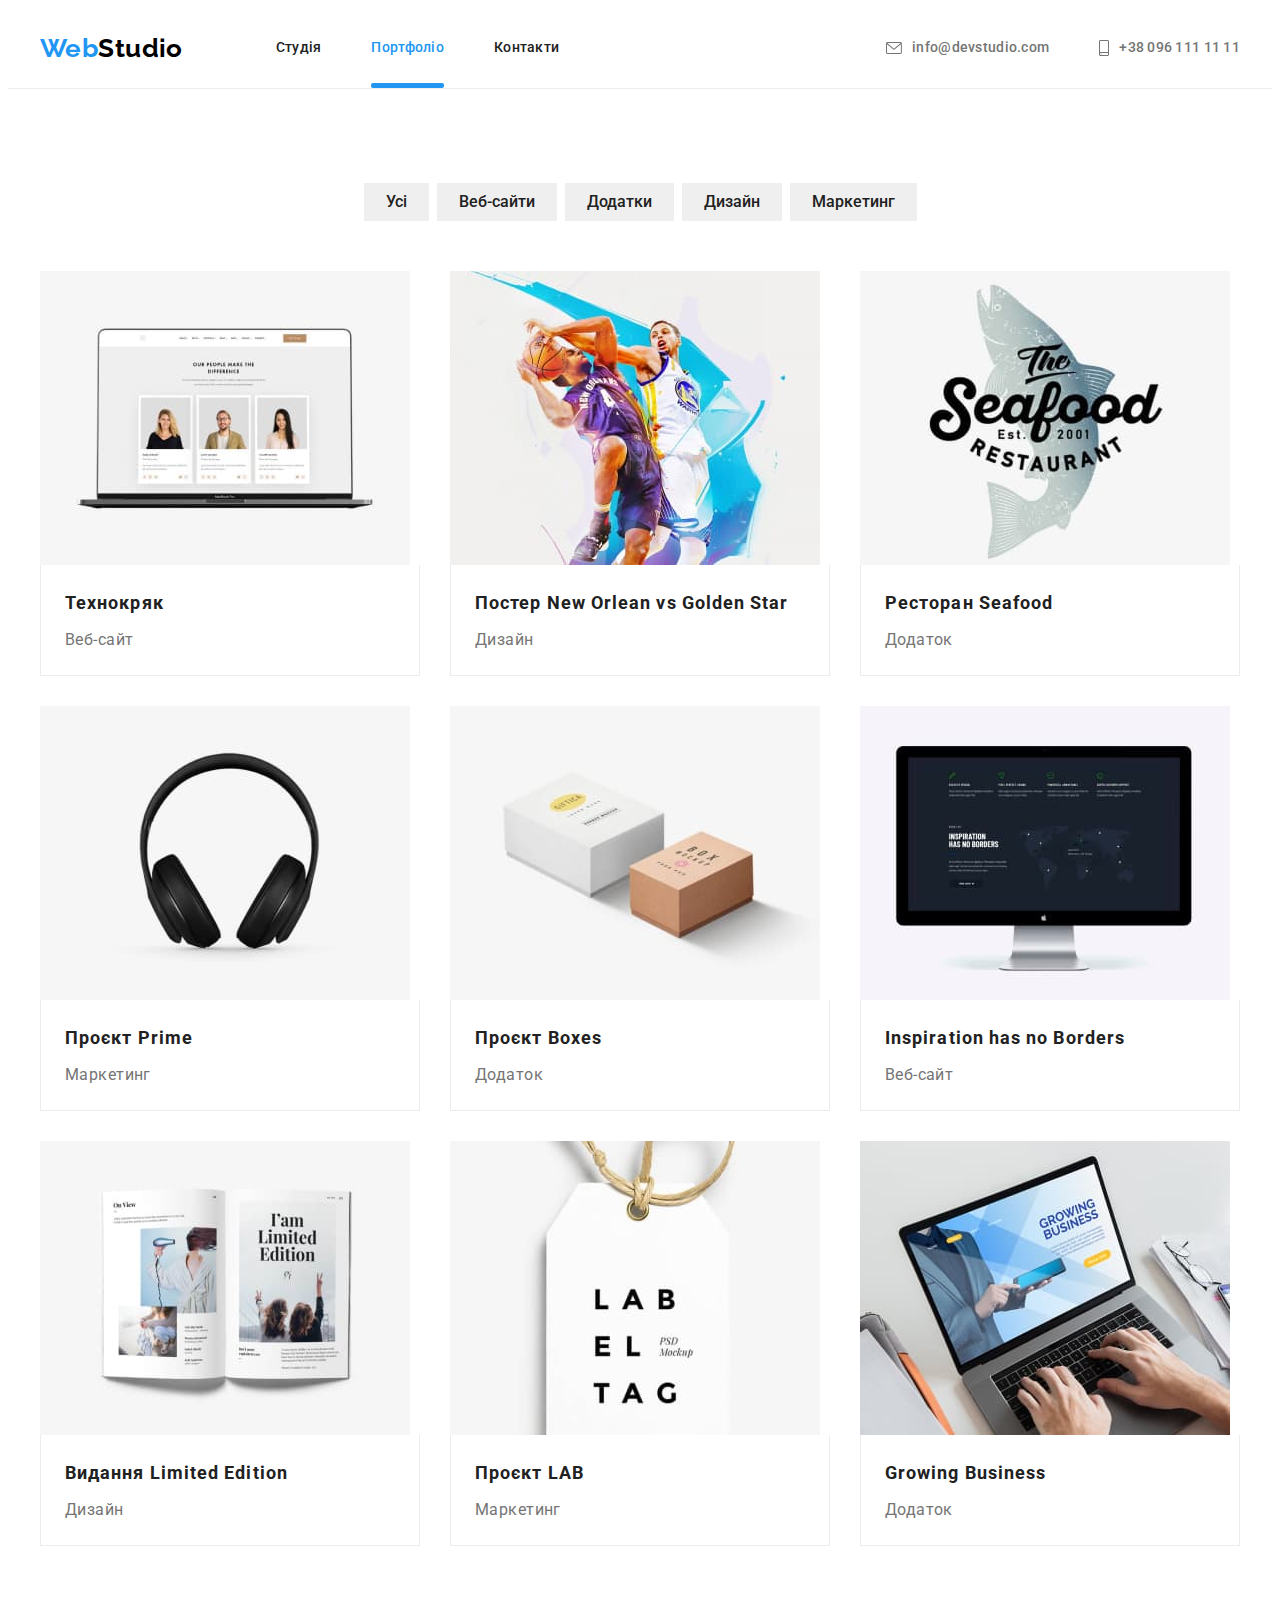
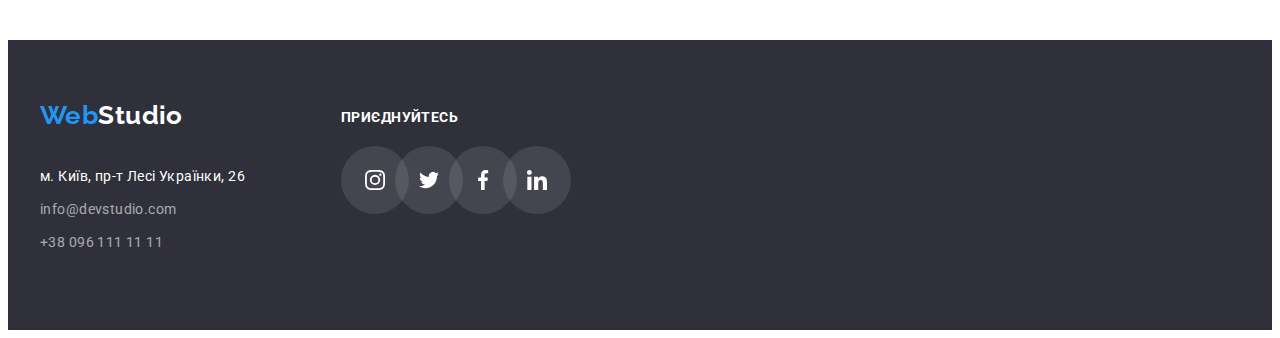
==== portfolio.html @ c002a9d1 "додає файли попереднього проекту" ====
<!DOCTYPE html>
<html lang="uk">
  <head>
    <meta charset="UTF-8" />
    <meta http-equiv="X-UA-Compatible" content="IE=edge" />
    <meta name="viewport" content="width=device-width, initial-scale=1.0" />
    <title>Портфоліо</title>
    <link rel="preconnect" href="https://fonts.googleapis.com" />
    <link rel="preconnect" href="https://fonts.gstatic.com" crossorigin />
    <link
      href="https://fonts.googleapis.com/css2?family=Raleway:ital,wght@0,700;1,700&family=Roboto:wght@400;500;700;900&display=swap"
      rel="stylesheet"
    />
    <link
      rel="stylesheet"
      href="https://cdnjs.cloudflare.com/ajax/libs/modern-normalize/1.1.0/modern-normalize.min.css"
      integrity="sha512-wpPYUAdjBVSE4KJnH1VR1HeZfpl1ub8YT/NKx4PuQ5NmX2tKuGu6U/JRp5y+Y8XG2tV+wKQpNHVUX03MfMFn9Q=="
      crossorigin="anonymous"
      referrerpolicy="no-referrer"
    />
    <link rel="stylesheet" href="./css/styles.css" />
  </head>
  <body>
    <!-- HEADER -->
    <header class="headline">
      <div class="conteiner">
        <nav class="nav-logo">
          <a class="logo" href="./index.html"
            ><span class="logo-web">Web</span>Studio</a
          >
          <ul class="nav-head">
            <li class="nav-item">
              <a class="nav-stud nav-link" href="./index.html">Студія</a>
            </li>
            <li class="nav-item">
              <a class="nav-portf nav-link current" href="./portfolio.html"
                >Портфоліо</a
              >
            </li>
            <li class="nav-item">
              <a class="nav-cont nav-link" href="">Контакти</a>
            </li>
          </ul>
        </nav>
        <ul class="contacts-head">
          <li>
            <a class="contacts-mailto" href="mailto:info@devstudio.com"
              ><svg class="svg-icon" width="16" height="12">
                <use href="./images/icons.svg#envelope"></use></svg
              >info@devstudio.com</a
            >
          </li>
          <li>
            <a class="contacts-tel" href="tel:+380961111111"
              ><svg class="svg-icon" width="10" height="16">
                <use href="./images/icons.svg#smartphone"></use></svg
              >+38 096 111 11 11</a
            >
          </li>
        </ul>
      </div>
    </header>
    <!-- MAIN -->
    <main>
      <section class="section">
        <div class="conteiner">
          <h1 class="visually-hidden">Наші проекти</h1>
          <ul class="filter">
            <li class="filter-item">
              <button class="btn-projects" type="button">Усі</button>
            </li>
            <li class="filter-item">
              <button class="btn-projects" type="button">Веб-сайти</button>
            </li>
            <li class="filter-item">
              <button class="btn-projects" type="button">Додатки</button>
            </li>
            <li class="filter-item">
              <button class="btn-projects" type="button">Дизайн</button>
            </li>
            <li class="filter-item">
              <button class="btn-projects" type="button">Маркетинг</button>
            </li>
          </ul>

          <ul class="portfolio">
            <li class="portfolio-item">
              <a
                class="portfolio-link"
                href=""
                target="_blank"
                rel="noopener noreferrer nofollow"
              >
                <div class="overlay-tumb">
                  <img
                    class="portfolio-img"
                    src="./images/tehno.jpg"
                    alt=""
                    width="370"
                    height="294"
                  />
                  <div class="overlay-box">
                    <p class="overlay-text">
                      Ресурс пропонує комплексні пропозиції з різним рівнем
                      функціоналу та сервісів. Все це дозволить відвідувачу
                      отримати вичерпні відомості про компанію чи приватну
                      особу.
                    </p>
                  </div>
                </div>
                <div class="portfolio-card">
                  <h2 class="projects-head">Технокряк</h2>
                  <p class="projects-text">Веб-сайт</p>
                </div>
              </a>
            </li>
            <li class="portfolio-item">
              <a
                class="portfolio-link"
                href=""
                target="_blank"
                rel="noopener noreferrer nofollow"
              >
                <div class="overlay-tumb">
                  <img
                    class="portfolio-img"
                    src="./images/orlean.jpg"
                    alt=""
                    width="370"
                    height="294"
                  />
                  <div class="overlay-box">
                    <p class="overlay-text">
                      Ресурс пропонує комплексні пропозиції з різним рівнем
                      функціоналу та сервісів. Все це дозволить відвідувачу
                      отримати вичерпні відомості про компанію чи приватну
                      особу.
                    </p>
                  </div>
                </div>

                <div class="portfolio-card">
                  <h2 class="projects-head">
                    Постер New Orlean vs Golden Star
                  </h2>
                  <p class="projects-text">Дизайн</p>
                </div>
              </a>
            </li>
            <li class="portfolio-item">
              <a
                class="portfolio-link"
                href=""
                target="_blank"
                rel="noopener noreferrer nofollow"
              >
                <div class="overlay-tumb">
                  <img
                    class="portfolio-img"
                    src="./images/seafood.jpg"
                    alt=""
                    width="370"
                    height="294"
                  />
                  <div class="overlay-box">
                    <p class="overlay-text">
                      Ресурс пропонує комплексні пропозиції з різним рівнем
                      функціоналу та сервісів. Все це дозволить відвідувачу
                      отримати вичерпні відомості про компанію чи приватну
                      особу.
                    </p>
                  </div>
                </div>

                <div class="portfolio-card">
                  <h2 class="projects-head">Ресторан Seafood</h2>
                  <p class="projects-text">Додаток</p>
                </div>
              </a>
            </li>
            <li class="portfolio-item">
              <a
                class="portfolio-link"
                href=""
                target="_blank"
                rel="noopener noreferrer nofollow"
              >
                <div class="overlay-tumb">
                  <img
                    class="portfolio-img"
                    src="./images/prime.jpg"
                    alt=""
                    width="370"
                    height="294"
                  />
                  <div class="overlay-box">
                    <p class="overlay-text">
                      Ресурс пропонує комплексні пропозиції з різним рівнем
                      функціоналу та сервісів. Все це дозволить відвідувачу
                      отримати вичерпні відомості про компанію чи приватну
                      особу.
                    </p>
                  </div>
                </div>

                <div class="portfolio-card">
                  <h2 class="projects-head">Проєкт Prime</h2>
                  <p class="projects-text">Маркетинг</p>
                </div>
              </a>
            </li>
            <li class="portfolio-item">
              <a
                class="portfolio-link"
                href=""
                target="_blank"
                rel="noopener noreferrer nofollow"
              >
                <div class="overlay-tumb">
                  <img
                    class="portfolio-img"
                    src="./images/boxes.jpg"
                    alt=""
                    width="370"
                    height="294"
                  />
                  <div class="overlay-box">
                    <p class="overlay-text">
                      Ресурс пропонує комплексні пропозиції з різним рівнем
                      функціоналу та сервісів. Все це дозволить відвідувачу
                      отримати вичерпні відомості про компанію чи приватну
                      особу.
                    </p>
                  </div>
                </div>

                <div class="portfolio-card">
                  <h2 class="projects-head">Проєкт Boxes</h2>
                  <p class="projects-text">Додаток</p>
                </div>
              </a>
            </li>
            <li class="portfolio-item">
              <a
                class="portfolio-link"
                href=""
                target="_blank"
                rel="noopener noreferrer nofollow"
              >
                <div class="overlay-tumb">
                  <img
                    class="portfolio-img"
                    src="./images/borders.jpg"
                    alt=""
                    width="370"
                    height="294"
                  />
                  <div class="overlay-box">
                    <p class="overlay-text">
                      Ресурс пропонує комплексні пропозиції з різним рівнем
                      функціоналу та сервісів. Все це дозволить відвідувачу
                      отримати вичерпні відомості про компанію чи приватну
                      особу.
                    </p>
                  </div>
                </div>

                <div class="portfolio-card">
                  <h2 class="projects-head">Inspiration has no Borders</h2>
                  <p class="projects-text">Веб-сайт</p>
                </div>
              </a>
            </li>
            <li class="portfolio-item">
              <a
                class="portfolio-link"
                href=""
                target="_blank"
                rel="noopener noreferrer nofollow"
              >
                <div class="overlay-tumb">
                  <img
                    class="portfolio-img"
                    src="./images/limited.jpg"
                    alt=""
                    width="370"
                    height="294"
                  />
                  <div class="overlay-box">
                    <p class="overlay-text">
                      Ресурс пропонує комплексні пропозиції з різним рівнем
                      функціоналу та сервісів. Все це дозволить відвідувачу
                      отримати вичерпні відомості про компанію чи приватну
                      особу.
                    </p>
                  </div>
                </div>

                <div class="portfolio-card">
                  <h2 class="projects-head">Видання Limited Edition</h2>
                  <p class="projects-text">Дизайн</p>
                </div>
              </a>
            </li>
            <li class="portfolio-item">
              <a
                class="portfolio-link"
                href=""
                target="_blank"
                rel="noopener noreferrer nofollow"
              >
                <div class="overlay-tumb">
                  <img
                    class="portfolio-img"
                    src="./images/lab.jpg"
                    alt=""
                    width="370"
                    height="294"
                  />
                  <div class="overlay-box">
                    <p class="overlay-text">
                      Ресурс пропонує комплексні пропозиції з різним рівнем
                      функціоналу та сервісів. Все це дозволить відвідувачу
                      отримати вичерпні відомості про компанію чи приватну
                      особу.
                    </p>
                  </div>
                </div>

                <div class="portfolio-card">
                  <h2 class="projects-head">Проєкт LAB</h2>
                  <p class="projects-text">Маркетинг</p>
                </div>
              </a>
            </li>
            <li class="portfolio-item">
              <a
                class="portfolio-link"
                href=""
                target="_blank"
                rel="noopener noreferrer nofollow"
              >
                <div class="overlay-tumb">
                  <img
                    class="portfolio-img"
                    src="./images/growing.jpg"
                    alt=""
                    width="370"
                    height="294"
                  />
                  <div class="overlay-box">
                    <p class="overlay-text">
                      Ресурс пропонує комплексні пропозиції з різним рівнем
                      функціоналу та сервісів. Все це дозволить відвідувачу
                      отримати вичерпні відомості про компанію чи приватну
                      особу.
                    </p>
                  </div>
                </div>

                <div class="portfolio-card">
                  <h2 class="projects-head">Growing Business</h2>
                  <p class="projects-text">Додаток</p>
                </div>
              </a>
            </li>
          </ul>
        </div>
      </section>
    </main>
    <!-- FOOTER  -->
    <footer class="footer-line">
      <div class="conteiner">
        <div class="footer-box">
          <div class="adres-box">
            <a class="logo-footer" href="./index.html"
              ><span class="logo-web">Web</span>Studio</a
            >
            <address class="adres-contacs">
              <ul class="adres">
                <li class="adres-geo">м. Київ, пр-т Лесі Українки, 26</li>
                <li class="adres-mail">
                  <a class="adres-mailto" href="mailto:info@devstudio.com"
                    >info@devstudio.com</a
                  >
                </li>
                <li class="adres-mytel">
                  <a class="adres-tel" href="tel:+380961111111"
                    >+38 096 111 11 11</a
                  >
                </li>
              </ul>
            </address>
          </div>

          <div class="joinin-box">
            <h2 class="joinin-title">приєднуйтесь</h2>
            <ul class="joinin-list">
              <li class="joinin-item">
                <a
                  class="link-icon"
                  href="https://www.instagram.com/"
                  target="_blank"
                  rel="noopener noreferrer nofollow"
                >
                  <svg class="svg-icon" width="20" height="20">
                    <use href="./images/icons.svg#instagram-1"></use>
                  </svg>
                </a>
              </li>
              <li class="joinin-item">
                <a
                  class="link-icon"
                  href="https://twitter.com/"
                  target="_blank"
                  rel="noopener noreferrer nofollow"
                >
                  <svg class="svg-icon" width="20" height="20">
                    <use href="./images/icons.svg#twitter-1"></use>
                  </svg>
                </a>
              </li>
              <li class="joinin-item">
                <a
                  class="link-icon"
                  href="https://facebook.com/"
                  target="_blank"
                  rel="noopener noreferrer nofollow"
                >
                  <svg class="svg-icon" width="20" height="20">
                    <use href="./images/icons.svg#facebook-1"></use>
                  </svg>
                </a>
              </li>
              <li class="joinin-item">
                <a
                  class="link-icon"
                  href="https://www.linkedin.com/"
                  target="_blank"
                  rel="noopener noreferrer nofollow"
                >
                  <svg class="svg-icon" width="20" height="20">
                    <use href="./images/icons.svg#linkedin-1"></use>
                  </svg>
                </a>
              </li>
            </ul>
          </div>
        </div>
      </div>
    </footer>
  </body>
</html>
---- css/styles.css ----
/* ПАЛІТРА */
/* колір основного тексту: #212121  */
/* колір додаткового тексту: #757575 */
/* колір герої, футер(адреса+лого текст): #FFFFFF */
/* колір лого веб, ховер+фокус: #2196F3 */
/* колір лого текст хедер: #000000 */
/* інші кольори: white; #ECECEC; rgba(0, 0, 0, 0.15);
   #188CE8; #F5F4FA; rgba(0, 0, 0, 0.12); rgba(0, 0, 0, 0.14);
   rgba(0, 0, 0, 0.2); #2F303A; rgba(255, 255, 255, 0.6); rgba(0, 0, 0, 0.1);
   #EEEEEE; rgba(0, 0, 0, 0.08);*/

:root {
  --text-color: #212121;
  --additional-text: #757575;
  --hero-footer: #ffffff;
  --web-hover-fokus: #2196f3;
  --color-logo-hed: #000000;
  --body-background-color: white;
  --headline-border-bottom: #ececec;
  --hero-footer-background: #2f303a;
  --caption-btn-box-sadow: rgba(0, 0, 0, 0.15);
  --caption-btn-h-f: #188ce8;
  --team-background: #f5f4fa;
  --team-bth-p-box-shadow: rgba(0, 0, 0, 0.12);
  --team-box-shadow-two: rgba(0, 0, 0, 0.14);
  --team-box-shadow-three: rgba(0, 0, 0, 0.2);
  --adres-m-t-color: rgba(255, 255, 255, 0.6);
  --btn-p-box-shadow-one: rgba(0, 0, 0, 0.1);
  --btn-p-box-shadow-two: rgba(0, 0, 0, 0.08);
  --container-project-border: #eeeeee;
  --hero-gradient: rgba(47, 48, 58, 0.4);
  --social-link-icon: #afb1b8;
  --join-in-list: rgba(255, 255, 255, 0.1);
  --portfolio-item-hover06: rgba(0, 0, 0, 0.06);
  --portfolio-item-hover16: rgba(0, 0, 0, 0.16);
  --ul-class-gap: 30px;
  --filter-gap: 8px;
  --overlay-box-bg: rgba(33, 150, 243, 0.9);
  --cubic-bezier: cubic-bezier(0.4, 0, 0.2, 1);
  --img-text-bg: rgba(47, 48, 58, 0.8);
}
/* HIDDEN */
.visually-hidden {
  position: absolute;
  white-space: nowrap;
  width: 1px;
  height: 1px;
  overflow: hidden;
  border: 0;
  padding: 0;
  clip: rect(0 0 0 0);
  clip-path: inset(50%);
  margin: -1px;
}
/* INDEX */
body {
  font-family: "Roboto", "Raleway", sans-serif;
  color: var(--text-color);
  background-color: var(--body-background-color);
  font-size: 14px;
  letter-spacing: 0.03em;
}
.conteiner {
  width: 1200px;
  padding-right: 15px;
  padding-left: 15px;
  margin-right: auto;
  margin-left: auto;
}
.section {
  padding: 94px 0;
}
h1,
h2,
h3,
p {
  margin: 0;
}
img {
  display: block;
  max-width: 100%;
  height: auto;
}
a {
  text-decoration: none;
}
ul {
  list-style-type: none;
}
address {
  font-style: normal;
}
/* HEADER */
.logo {
  font-family: "Raleway";
  font-weight: 700;
  font-size: 26px;
  line-height: 1.19;
  color: var(--color-logo-hed);
  margin-right: 93px;
}
.logo-web {
  font-family: "Raleway";
  font-weight: 700;
  font-size: 26px;
  line-height: 1.19px;
  color: var(--web-hover-fokus);
}
.headline .conteiner {
  display: flex;
  align-content: center;
}
.nav-logo {
  display: flex;
  justify-content: flex-start;
  align-items: center;
}
.nav-head {
  display: flex;
  margin-top: 0;
  margin-bottom: 0;
  padding-left: 0;
}
.nav-head li:not(:first-child) {
  margin-left: 50px;
}
.contacts-head {
  display: flex;
  margin-left: auto;
  margin-top: 0;
  margin-bottom: 0;
  padding-left: 0;
}
.contacts-head li:not(:first-child) {
  margin-left: 50px;
}

.contacts-head .svg-icon {
  align-items: center;
  fill: var(--additional-text);
  margin-right: 10px;
  transition: fill 250ms var(--cubic-bezier);
}
.contacts-mailto:hover .svg-icon,
.contacts-mailto:focus .svg-icon {
  fill: var(--web-hover-fokus);
}
.contacts-tel:hover .svg-icon,
.contacts-tel:focus .svg-icon {
  fill: var(--web-hover-fokus);
}
.nav-stud,
.nav-portf,
.nav-cont {
  position: relative;
  display: block;
  font-weight: 500;
  line-height: 1.14;
  letter-spacing: 0.02em;
  color: var(--text-color);
  padding: 32px 0;
  transition: color 250ms var(--cubic-bezier);
}
.nav-stud:hover,
.nav-stud:focus {
  color: var(--web-hover-fokus);
}
.nav-portf:hover,
.nav-portf:focus {
  color: var(--web-hover-fokus);
}
.nav-cont:hover,
.nav-cont:focus {
  color: var(--web-hover-fokus);
}

.nav-link::after {
  content: "";
  position: absolute;
  left: 0;
  bottom: 0;
  display: block;
  width: 100%;
  height: 5px;
  background: var(--web-hover-fokus);
  border-radius: 2px;
  opacity: 0;
}
.nav-head .current::after {
  opacity: 1;
}

.nav-head .current {
  color: var(--web-hover-fokus);
}

.contacts-mailto {
  display: flex;
  align-self: center;
  align-items: center;
  font-weight: 500;
  line-height: 1.14;
  letter-spacing: 0.02em;
  color: var(--additional-text);
  padding: 32px 0;
  transition: color 250ms var(--cubic-bezier);
}
.contacts-mailto:hover,
.contacts-mailto:focus {
  color: var(--web-hover-fokus);
}
.contacts-tel {
  display: flex;
  align-self: center;
  align-items: center;
  font-weight: 500;
  line-height: 1.14;
  letter-spacing: 0.02em;
  color: var(--additional-text);
  padding: 32px 0;
  transition: color 250ms var(--cubic-bezier);
}
.contacts-tel:hover,
.contacts-tel:focus {
  color: var(--web-hover-fokus);
}
.headline {
  border-bottom: 1px solid var(--headline-border-bottom);
}
/* MAIN */
/* HERO */
.hero {
  background: var(--hero-footer-background);
  text-align: center;
  padding: 200px 0;
  max-width: 1600px;
  min-height: 600px;
  margin-right: auto;
  margin-left: auto;
  background-image: linear-gradient(var(--hero-gradient), var(--hero-gradient)),
    url(../images/bghero.jpeg);
  background-repeat: no-repeat;
  background-size: cover;
  background-position: center;
}

.title-hero {
  font-weight: 900;
  font-size: 44px;
  line-height: 1.36;
  letter-spacing: 0.06em;
  text-transform: uppercase;
  color: var(--hero-footer);
  margin-bottom: 30px;
}
.caption-btn {
  padding: 10px 32px;
  font-family: "Roboto";
  font-weight: 700;
  font-size: 16px;
  line-height: 1.88;
  letter-spacing: 0.06em;
  color: var(--hero-footer);
  background: var(--caption-btn-h-f);
  box-shadow: 0px 4px 4px var(--caption-btn-box-sadow);
  border-radius: 4px;
  cursor: pointer;
  border: none;
  transition: opacity 250ms var(--cubic-bezier),
    background 250ms var(--cubic-bezier), visibility 250ms var(--cubic-bezier);
}
.caption-btn:hover,
.caption-btn:focus {
  background: var(--web-hover-fokus);
}
/* BACKDROP */
.backdrop.is-hidden {
  visibility: hidden;
  pointer-events: none;
}
.backdrop {
  position: fixed;
  top: 0;
  left: 0;
  width: 100%;
  height: 100%;
  z-index: 2;
  visibility: visible;
  transition: opacity 250ms var(--cubic-bezier),
    visibility 250ms var(--cubic-bezier);
}
.modal {
  position: absolute;
  width: 528px;
  height: 581px;
  left: 50%;
  top: 56%;
  transform: translate(-50%, -50%);
  background: var(--hero-footer);
  box-shadow: 0px 1px 3px var(--team-bth-p-box-shadow),
    0px 1px 1px var(--team-box-shadow-two),
    0px 2px 1px var(--team-box-shadow-three);
  border-radius: 4px;
}
.modal-close {
  position: absolute;
  width: 30px;
  height: 30px;
  right: 8px;
  top: 8px;
  display: block;
  padding: 6px;
  background: var(--hero-footer);
  border: 1px solid var(--btn-p-box-shadow-one);
  border-radius: 50%;
}
/* OFFER */
.conteiner .offer {
  display: flex;
  margin: 0;
  padding: 0;
  list-style: none;
  margin-left: calc(-1 * var(--ul-class-gap));
}
.offer-icon {
  justify-content: center;
  background: var(--team-background);
  border-radius: 4px;
  padding: 25px 100px;
  margin-bottom: 55px;
}
.offer-item {
  flex-basis: calc(100% / 4 - var(--ul-class-gap));
  margin-left: var(--ul-class-gap);
}

.offer-title {
  font-weight: 700;
  font-size: 16px;
  line-height: 1.14;
  text-transform: uppercase;
  color: var(--text-color);
  margin-bottom: 10px;
}
.offer-text {
  line-height: 1.71;
  color: var(--additional-text);
}
/* JOB */
.job {
  padding-top: 0;
}
.job-title {
  font-weight: 700;
  font-size: 36px;
  line-height: 1.17;
  text-align: center;
  color: var(--text-color);
  margin-bottom: 50px;
}
.job-box {
  display: flex;
  justify-content: space-around;
  margin: 0;
  padding: 0;
  list-style: none;
  margin-left: calc(-1 * var(--ul-class-gap));
}
.job-box li {
  flex-basis: calc(100% / 3 - var(--ul-class-gap));
  margin-left: var(--ul-class-gap);
}
.job-img {
  position: relative;
}
.img-text {
  font-weight: 700;
  line-height: 1.14;
  text-align: center;
  text-transform: uppercase;
  color: var(--hero-footer);
  background: var(--img-text-bg);
  padding: 27px;
  position: absolute;
  left: 0;
  bottom: 0;
  display: block;
  width: 100%;
  height: 70px;
}

/* TEAM */
.team {
  background: var(--team-background);
}
.team-title {
  font-weight: 700;
  font-size: 36px;
  line-height: 1.17;
  text-align: center;
  color: var(--text-color);
  margin-bottom: 50px;
}
.team-conteiner {
  display: flex;
  margin: 0;
  padding: 0;
  list-style: none;
  margin-left: calc(-1 * var(--ul-class-gap));
}
.team-conteiner li {
  flex-basis: calc(100% / 4 - var(--ul-class-gap));
  margin-left: var(--ul-class-gap);
}

.team-box {
  background: var(--hero-footer);
  box-shadow: 0px 1px 3px var(--team-bth-p-box-shadow),
    0px 1px 1px var(--team-box-shadow-two),
    0px 2px 1px var(--team-box-shadow-three);
  border-radius: 0px 0px 4px 4px;
}
.team-box img {
  margin-bottom: 30px;
}

.team-cap {
  font-weight: 500;
  font-size: 16px;
  line-height: 1.36;
  text-align: center;
  color: var(--text-color);
  margin-bottom: 10px;
}
.team-text {
  font-size: 16px;
  line-height: 1.36;
  text-align: center;
  color: var(--additional-text);
  margin-bottom: 16px;
}
.team-social {
  display: flex;
  justify-content: center;
  margin: 0;
  padding: 0;
  padding-bottom: 30px;
}
.team-social .social-item {
  flex-basis: calc((100%-30px) / 4);
  max-width: 44px;
  min-height: 44px;
  margin-left: 0;
  margin-right: 10px;
}

.team-social .link-icon {
  width: 100%;
  height: 100%;
  display: flex;
  align-items: center;
  justify-content: center;
  border-radius: 50%;
  color: var(--social-link-icon);
  background: var(--hero-footer);
  transition: background 250ms var(--cubic-bezier);
}
.link-icon:hover,
.link-icon:focus {
  background: var(--web-hover-fokus);
  color: var(--hero-footer);
}
.team-social .svg-icon {
  fill: currentColor;
  transition: color 250ms var(--cubic-bezier);
}
/* clients */
.clients-title {
  font-weight: 700;
  font-size: 36px;
  line-height: 1.17;
  text-align: center;
  color: var(--text-color);
  margin-bottom: 50px;
}
.clients-list {
  display: flex;
  margin: 0;
  padding: 0;
  list-style: none;
  justify-content: center;
  margin-left: calc(-1 * var(--ul-class-gap));
  /* gap: 30px; */
}
.clients-item {
  flex-basis: calc(100% / 6 - var(--ul-class-gap));
  margin-left: var(--ul-class-gap);
  box-sizing: border-box;
  justify-content: center;
}
.clients-list .clients-link {
  display: flex;
  padding: 15px 31px;
  justify-content: center;
  align-items: center;
  border: 1px solid var(--social-link-icon);
  border-radius: 4px;
  transition: border 250ms var(--cubic-bezier);
}
.clients-link:hover,
.clients-link:focus {
  fill: var(--web-hover-fokus);
  border: 1px solid var(--web-hover-fokus);
  border-radius: 4px;
}
.clients-link:hover .svg-icon,
.clients-link:focus .svg-icon {
  fill: var(--web-hover-fokus);
}
.clients-link .svg-icon {
  fill: var(--social-link-icon);
  transition: fill 250ms var(--cubic-bezier);
}

/* FOOTER */
footer {
  background: var(--hero-footer-background);
}
.footer-line {
  border-bottom: 1px solid var(--hero-footer-background);
}
.logo-footer {
  display: inline-block;
  font-family: "Raleway";
  font-weight: 700;
  font-size: 26px;
  line-height: 1.19;
  color: var(--hero-footer);
  padding: 0;
  margin: 0;
  padding-top: 60px;
  margin-bottom: 20px;
}
.adres-geo {
  line-height: 1.71;
  color: var(--hero-footer);
  margin-bottom: 9px;
  transition: color 250ms var(--cubic-bezier);
}
.adres {
  padding-left: 0;
}
.adres-geo:hover,
.adres-geo:focus {
  color: var(--web-hover-fokus);
}
.adres-mailto {
  line-height: 1.71;
  color: var(--adres-m-t-color);
  transition: color 250ms var(--cubic-bezier);
}
.adres-mail {
  margin-bottom: 9px;
}
.adres-mailto:hover,
.adres-mailto:focus {
  color: var(--web-hover-fokus);
}
.adres-tel {
  line-height: 1.71;
  color: var(--adres-m-t-color);
  transition: color 250ms var(--cubic-bezier);
}
.adres-tel:hover,
.adres-tel:focus {
  color: var(--web-hover-fokus);
}
.adres-mytel {
  padding-bottom: 60px;
}
.conteiner .footer-box {
  justify-content: start;
  display: flex;
  margin: 0;
  padding: 0;
}
.conteiner .adres-box {
  width: 231px;
  margin: 0;
  padding: 0;
  margin-right: 70px;
}
.conteiner .joinin-box {
  width: 206px;
  margin: 0;
  padding: 0;
}

.joinin-title {
  font-weight: 700;
  font-size: 14px;
  line-height: 1.14;
  letter-spacing: 0.03em;
  text-transform: uppercase;
  padding-top: 70px;
  color: var(--hero-footer);
  margin-bottom: 20px;
}
.joinin-box .joinin-list {
  display: flex;
  gap: 10px;
  justify-content: center;
  margin: 0;
  padding: 0;
}
.joinin-list .joinin-item {
  flex-basis: calc((100%-30px) / 4);
  max-width: 44px;
  min-height: 44px;
}

.joinin-list .link-icon {
  width: 100%;
  height: 100%;
  display: flex;
  align-items: center;
  justify-content: center;
  border-radius: 50%;
  color: var(--hero-footer);
  background: var(--join-in-list);
  padding: 12px;
  transition: background 250ms var(--cubic-bezier),
    color 250ms var(--cubic-bezier);
}
.link-icon:hover,
.link-icon:focus {
  background: var(--web-hover-fokus);
  color: var(--hero-footer);
}
.joinin-list .svg-icon {
  fill: currentColor;
}
/* PORTFOLIO */
/* PROJECTS */
.btn-projects {
  padding: 6px 22px;
  font-family: "Roboto";
  font-weight: 500;
  font-size: 16px;
  line-height: 1.63;
  text-align: center;
  color: var(--text-color);
  cursor: pointer;
  border: transparent;
  transition: background 250ms var(--cubic-bezier),
    color 250ms var(--cubic-bezier);
}
.btn-projects:hover,
.btn-projects:focus {
  background: var(--web-hover-fokus);
  box-shadow: 0px 3px 1px var(--btn-p-box-shadow-one),
    0px 1px 2px var(--btn-p-box-shadow-two),
    0px 2px 2px var(--team-bth-p-box-shadow);
  border-radius: 4px;
  color: var(--hero-footer);
}
.filter {
  display: flex;
  justify-content: center;
  margin: 0;
  padding: 0;
  list-style: none;
  margin-left: calc(-1 * var(--filter-gap));
}
.filter-item {
  margin-left: var(--filter-gap);
  margin-bottom: 50px;
}

.portfolio {
  display: flex;
  flex-wrap: wrap;
  margin: 0;
  padding: 0;
  list-style: none;
  margin-left: calc(-1 * var(--ul-class-gap));
  margin-bottom: calc(-1 * var(--ul-class-gap));
}

.portfolio-item {
  flex-basis: calc(100% / 3 - var(--ul-class-gap));
  margin-left: var(--ul-class-gap);
  margin-bottom: var(--ul-class-gap);
  align-content: center;
}
.portfolio-link {
  display: block;
  transition: box-shadow 250ms var(--cubic-bezier);
}
.portfolio-link:hover,
.portfolio-link:focus {
  box-shadow: 0px 1px 1px var(--team-bth-p-box-shadow),
    0px 4px 4px var(--portfolio-item-hover06),
    1px 4px 6px var(--portfolio-item-hover16);
}
.portfolio-card {
  padding: 20px 24px 0 24px;
  border-right: 1px solid var(--headline-border-bottom);
  border-bottom: 1px solid var(--headline-border-bottom);
  border-left: 1px solid var(--headline-border-bottom);
}
.projects-head {
  font-weight: 700;
  font-size: 18px;
  line-height: 2;
  letter-spacing: 0.06em;
  color: var(--text-color);
  margin-bottom: 4px;
}
.projects-text {
  font-size: 16px;
  line-height: 1.88;
  color: var(--additional-text);
  padding-bottom: 20px;
}
.overlay-tumb {
  position: relative;
  overflow: hidden;
}
.overlay-text {
  font-size: 18px;
  line-height: 1.56;
  color: var(--hero-footer);
}
.overlay-box {
  position: absolute;
  top: 0;
  left: 0;
  width: 370;
  height: 100%;
  background: var(--overlay-box-bg);
  padding: 45px 19px 81px 29px;
  transform: translatey(137%);
  opacity: 0;
  transition: transform 250ms var(--cubic-bezier),
    opacity 250ms var(--cubic-bezier);
}
.portfolio-link:hover .overlay-box,
.portfolio-link:focus .overlay-box {
  transform: translateY(0);
  opacity: 1;
}
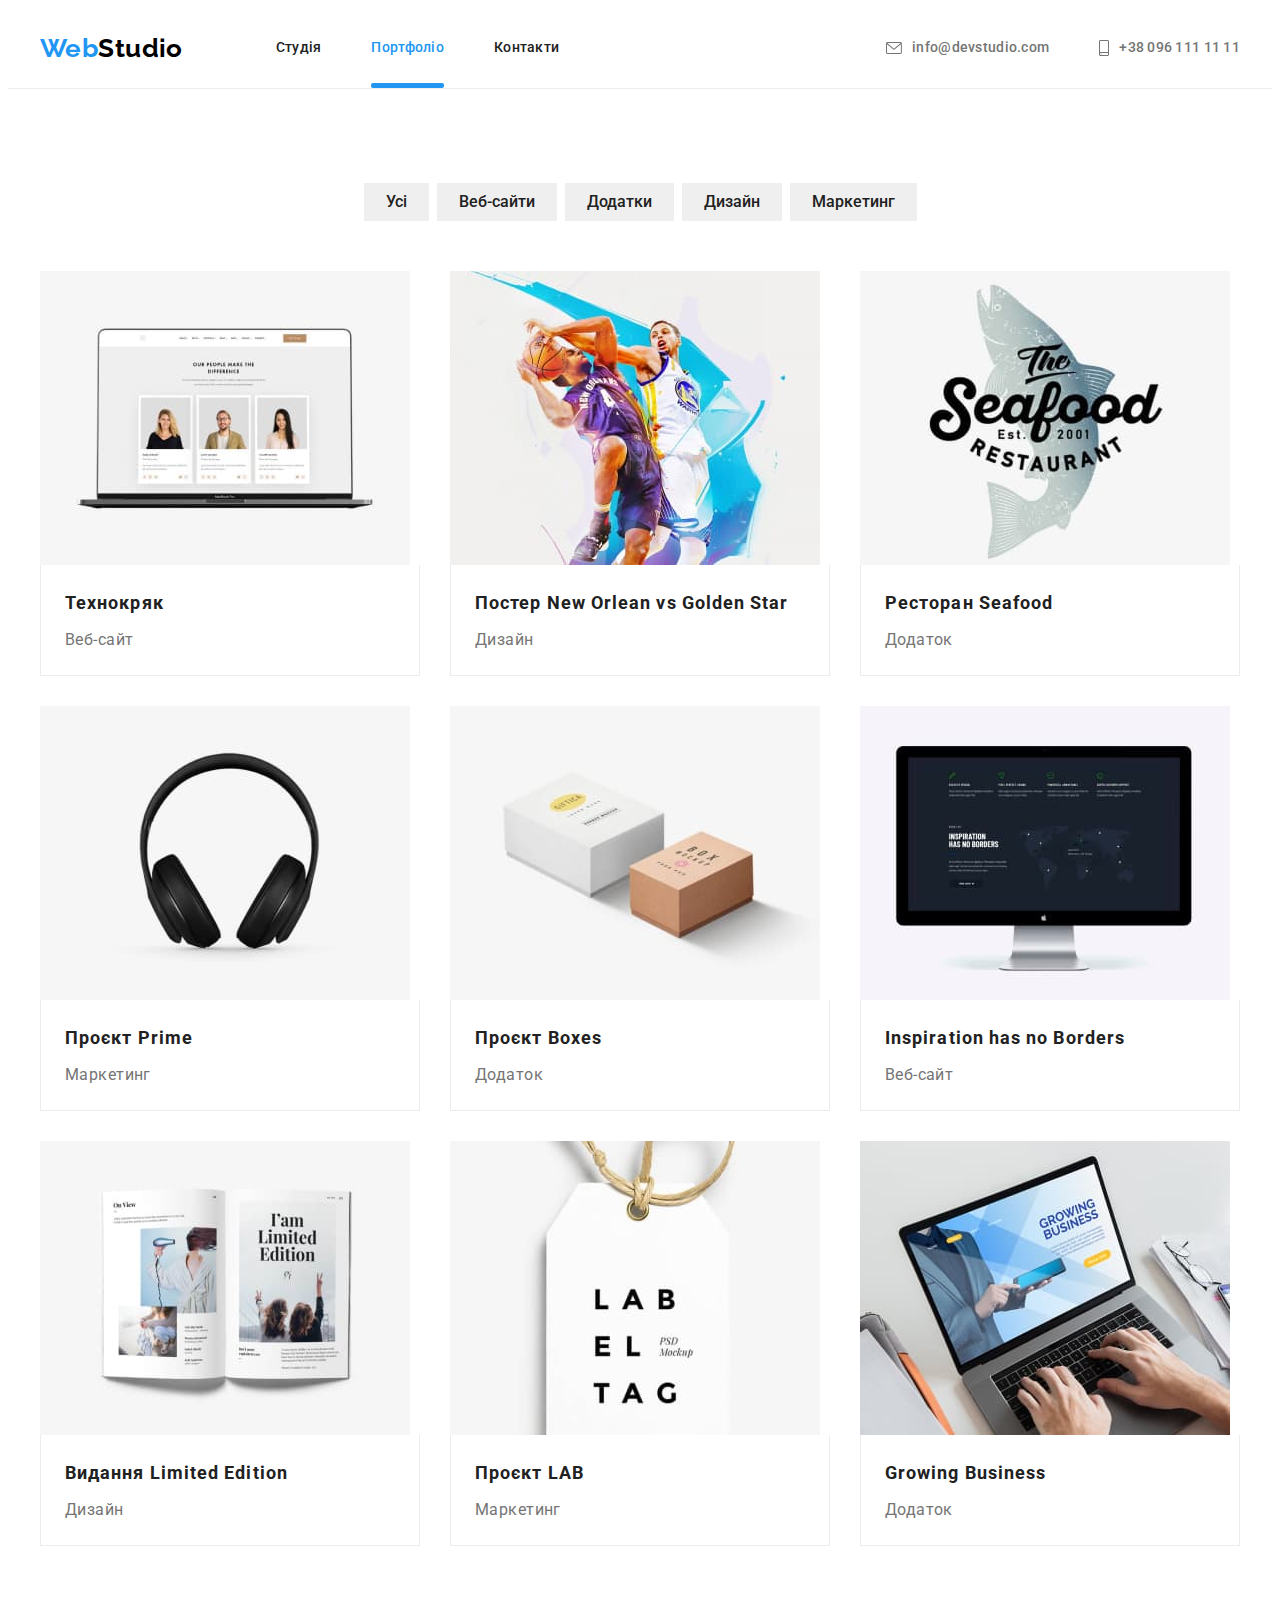
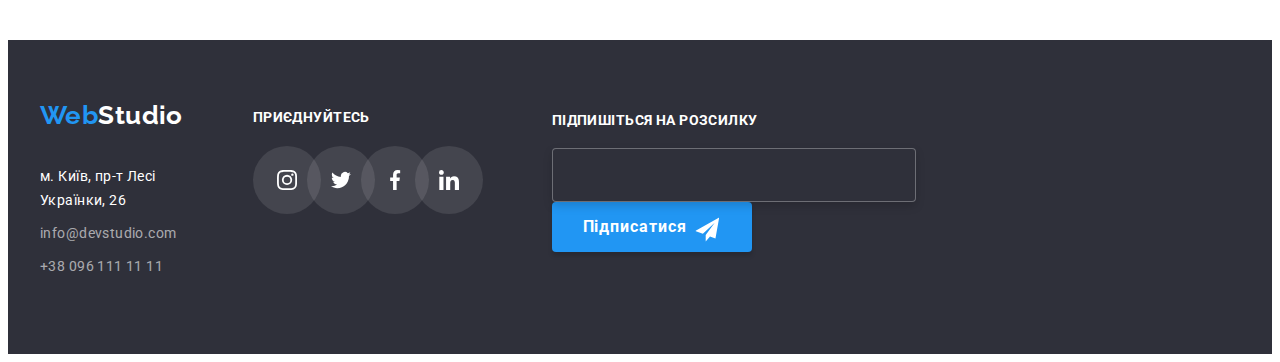
==== commit 78432121: "update footer" ====
--- a/portfolio.html
+++ b/portfolio.html
@@ -446,6 +446,26 @@
               </li>
             </ul>
           </div>
+          <div class="subscribe">
+            <form class="subscribe-form">
+              <p class="subscribe-title">Підпишіться на розсилку</p>
+
+              <label class="subscribe-label" for="E-mail">E-mail</label>
+              <input
+                class="subscribe-input"
+                type="email"
+                name="E-mail"
+                id="E-mail"
+              />
+
+              <button class="button-submit" type="submit">
+                Підписатися
+                <svg class="svg-icon" width="24" height="25">
+                  <use href="./images/icons.svg#icon-send"></use>
+                </svg>
+              </button>
+            </form>
+          </div>
         </div>
       </div>
     </footer>
--- a/css/styles.css
+++ b/css/styles.css
@@ -273,47 +273,7 @@
 .caption-btn:focus {
   background: var(--web-hover-fokus);
 }
-/* BACKDROP */
-.backdrop.is-hidden {
-  visibility: hidden;
-  pointer-events: none;
-}
-.backdrop {
-  position: fixed;
-  top: 0;
-  left: 0;
-  width: 100%;
-  height: 100%;
-  z-index: 2;
-  visibility: visible;
-  transition: opacity 250ms var(--cubic-bezier),
-    visibility 250ms var(--cubic-bezier);
-}
-.modal {
-  position: absolute;
-  width: 528px;
-  height: 581px;
-  left: 50%;
-  top: 56%;
-  transform: translate(-50%, -50%);
-  background: var(--hero-footer);
-  box-shadow: 0px 1px 3px var(--team-bth-p-box-shadow),
-    0px 1px 1px var(--team-box-shadow-two),
-    0px 2px 1px var(--team-box-shadow-three);
-  border-radius: 4px;
-}
-.modal-close {
-  position: absolute;
-  width: 30px;
-  height: 30px;
-  right: 8px;
-  top: 8px;
-  display: block;
-  padding: 6px;
-  background: var(--hero-footer);
-  border: 1px solid var(--btn-p-box-shadow-one);
-  border-radius: 50%;
-}
+
 /* OFFER */
 .conteiner .offer {
   display: flex;
@@ -640,6 +600,307 @@
 .joinin-list .svg-icon {
   fill: currentColor;
 }
+.subscribe {
+  display: flex;
+  margin: 0;
+  padding: 0;
+  width: 100%;
+  height: 86;
+  margin-left: 93px;
+  flex-wrap: nowrap;
+}
+.subscribe-form {
+  position: relative;
+  display: inline-block;
+  width: 576px;
+}
+.subscribe-title {
+  font-family: "Roboto";
+  font-style: normal;
+  font-weight: 700;
+  font-size: 14px;
+  line-height: 16px;
+  letter-spacing: 0.03em;
+  text-transform: uppercase;
+  padding-top: 72px;
+
+  margin-bottom: 20px;
+  color: #ffffff;
+}
+.subscribe-label {
+  position: absolute;
+  font-family: 'Roboto';
+font-style: normal;
+font-weight: 400;
+font-size: 16px;
+line-height: 20px;
+display: flex;
+align-items: center;
+padding: 15px 295px 15px 16px;
+letter-spacing: 0.03em;
+/* color: rgba(255, 255, 255, 0.6); */
+color: red;
+}
+.subscribe-input {
+width: 358px;
+height: 50px;
+margin-right: 12px;
+border: 1px solid rgba(255, 255, 255, 0.3);
+filter: drop-shadow(0px 4px 4px rgba(0, 0, 0, 0.15));
+border-radius: 4px;
+background: #2F303A;
+}
+.button-submit {
+  font-family: "Roboto";
+  font-style: normal;
+  font-weight: 700;
+  font-size: 16px;
+  line-height: 30px;
+  margin-left: 12px;
+  align-items: center;
+  text-align: center;
+  letter-spacing: 0.06em;
+  width: 200px;
+  height: 50px;
+  color: #ffffff;
+  background: #2196f3;
+  box-shadow: 0px 4px 4px rgba(0, 0, 0, 0.15);
+  border-radius: 4px;
+  padding: 10px 62px 10px 28px;
+  margin: 0;
+  cursor: pointer;
+  border: none;
+}
+
+.button-submit .svg-icon {
+  transform: translate(280%, -100%);
+  width: 24px;
+  height: 25px;
+  margin-left: 10px;
+  fill: currentColor;
+  transition: fill 250ms var(--cubic-bezier);
+}
+
+/* BACKDROP */
+.backdrop.is-hidden {
+  visibility: hidden;
+  pointer-events: none;
+}
+.backdrop {
+  position: fixed;
+  top: 0;
+  left: 0;
+  width: 100%;
+  height: 100%;
+  z-index: 2;
+  visibility: visible;
+  transition: opacity 250ms var(--cubic-bezier),
+    visibility 250ms var(--cubic-bezier);
+}
+/* MODAL */
+.modal {
+  position: absolute;
+  width: 528px;
+  min-height: 581px;
+  left: 50%;
+  top: 56%;
+  padding: 40px;
+  transform: translate(-50%, -50%);
+  background: var(--hero-footer);
+  box-shadow: 0px 1px 3px var(--team-bth-p-box-shadow),
+    0px 1px 1px var(--team-box-shadow-two),
+    0px 2px 1px var(--team-box-shadow-three);
+  border-radius: 4px;
+}
+.modal-close {
+  position: absolute;
+  width: 30px;
+  height: 30px;
+  right: 8px;
+  top: 8px;
+  display: block;
+  padding: 6px;
+  background: var(--hero-footer);
+  border: 1px solid var(--btn-p-box-shadow-one);
+  border-radius: 50%;
+  transition: fill 250ms var(--cubic-bezier);
+}
+.modal-close:hover,
+.modal-close:focus {
+  fill: #2196f3;
+  cursor: pointer;
+}
+
+.modal-form {
+  width: 100%;
+}
+.form-text {
+  font-family: "Roboto";
+  font-style: normal;
+  font-weight: 700;
+  font-size: 20px;
+  line-height: 23px;
+  text-align: center;
+  letter-spacing: 0.03em;
+  color: #212121;
+  margin-bottom: 12px;
+}
+.form-label {
+  font-family: "Roboto";
+  font-style: normal;
+  font-weight: 400;
+  font-size: 12px;
+  line-height: 14px;
+  letter-spacing: 0.01em;
+  color: #757575;
+  position: relative;
+  margin: 0;
+  padding: 0;
+}
+.form-label:hover > .form-input {
+  cursor: pointer;
+  border: 1px solid #2196f3;
+  border-radius: 4px;
+}
+.form-label:focus-within > .svg-icon {
+  fill: #2196f3;
+  cursor: pointer;
+}
+.form-input {
+  width: 100%;
+  height: 40px;
+  margin: 0;
+  padding: 0;
+  padding-left: 42px;
+  margin-top: 4px;
+  margin-bottom: 10px;
+  background: #ffffff;
+  border: 1px solid rgba(33, 33, 33, 0.2);
+  border-radius: 4px;
+}
+.form-label .svg-icon {
+  position: absolute;
+  top: 50%;
+  left: 12px;
+  display: inline-block;
+  width: 18px;
+  height: 18px;
+  transform: translateY(30%);
+}
+.comment {
+  font-family: "Roboto";
+  font-style: normal;
+  font-weight: 400;
+  font-size: 12px;
+  line-height: 14px;
+  letter-spacing: 0.01em;
+
+  color: rgba(117, 117, 117, 0.5);
+}
+.form-label.comment {
+  font-family: "Roboto";
+  font-style: normal;
+  font-weight: 400;
+  font-size: 12px;
+  line-height: 14px;
+  letter-spacing: 0.01em;
+  color: #757575;
+}
+.form-comment {
+  width: 100%;
+  height: 138px;
+  padding: 12px 16px;
+  margin-top: 4px;
+  margin-bottom: 20px;
+  background: #ffffff;
+  border: 1px solid rgba(33, 33, 33, 0.2);
+  border-radius: 4px;
+}
+textarea {
+  resize: none;
+}
+.form-comment::placeholder {
+  font-family: "Roboto";
+  font-style: normal;
+  font-weight: 400;
+  font-size: 12px;
+  line-height: 14px;
+  letter-spacing: 0.01em;
+  padding-bottom: 90px;
+  color: rgba(117, 117, 117, 0.5);
+}
+.checkbox {
+  -webkit-appearance: none;
+  -moz-appearance: none;
+  appearance: none;
+  position: absolute;
+}
+.checkbox-label {
+  display: inline-block;
+  margin-bottom: 30px;
+}
+.checkbox-icon {
+  display: inline-block;
+  width: 16px;
+  height: 15px;
+  border: 2px solid #212121;
+  margin-right: 7px;
+}
+.checkbox:checked + .checkbox-icon {
+  background-image: url("../images/icon_check.svg");
+  background-size: contain;
+  background-repeat: no-repeat;
+  background-position: 50% 50%;
+  background-color: #2196f3;
+  border-color: transparent;
+  background-origin: border-box;
+}
+.form-consent {
+  font-family: "Roboto";
+  font-style: normal;
+  font-weight: 400;
+  font-size: 14px;
+  line-height: 24px;
+  letter-spacing: 0.03em;
+  color: #757575;
+}
+.form-link {
+  font-family: "Roboto";
+  font-style: normal;
+  font-weight: 400;
+  font-size: 14px;
+  line-height: 24px;
+  letter-spacing: 0.03em;
+  text-decoration-line: underline;
+  color: #2196f3;
+}
+
+.form-button {
+  font-family: "Roboto";
+  font-style: normal;
+  font-weight: 700;
+  font-size: 16px;
+  line-height: 30px;
+  display: flex;
+  align-items: center;
+  text-align: center;
+  letter-spacing: 0.06em;
+  color: #ffffff;
+  padding: 10px 52px;
+  margin: auto;
+  transition: box-shadow 250ms var(--cubic-bezier);
+  background: #2196f3;
+  box-shadow: 0px 4px 4px rgba(0, 0, 0, 0.15);
+  border-radius: 4px;
+  cursor: pointer;
+  border: none;
+}
+.form-button:hover,
+.form-button:focus {
+  background: #188ce8;
+  box-shadow: 0px 4px 4px rgba(0, 0, 0, 0.15);
+  border-radius: 4px;
+}
 /* PORTFOLIO */
 /* PROJECTS */
 .btn-projects {
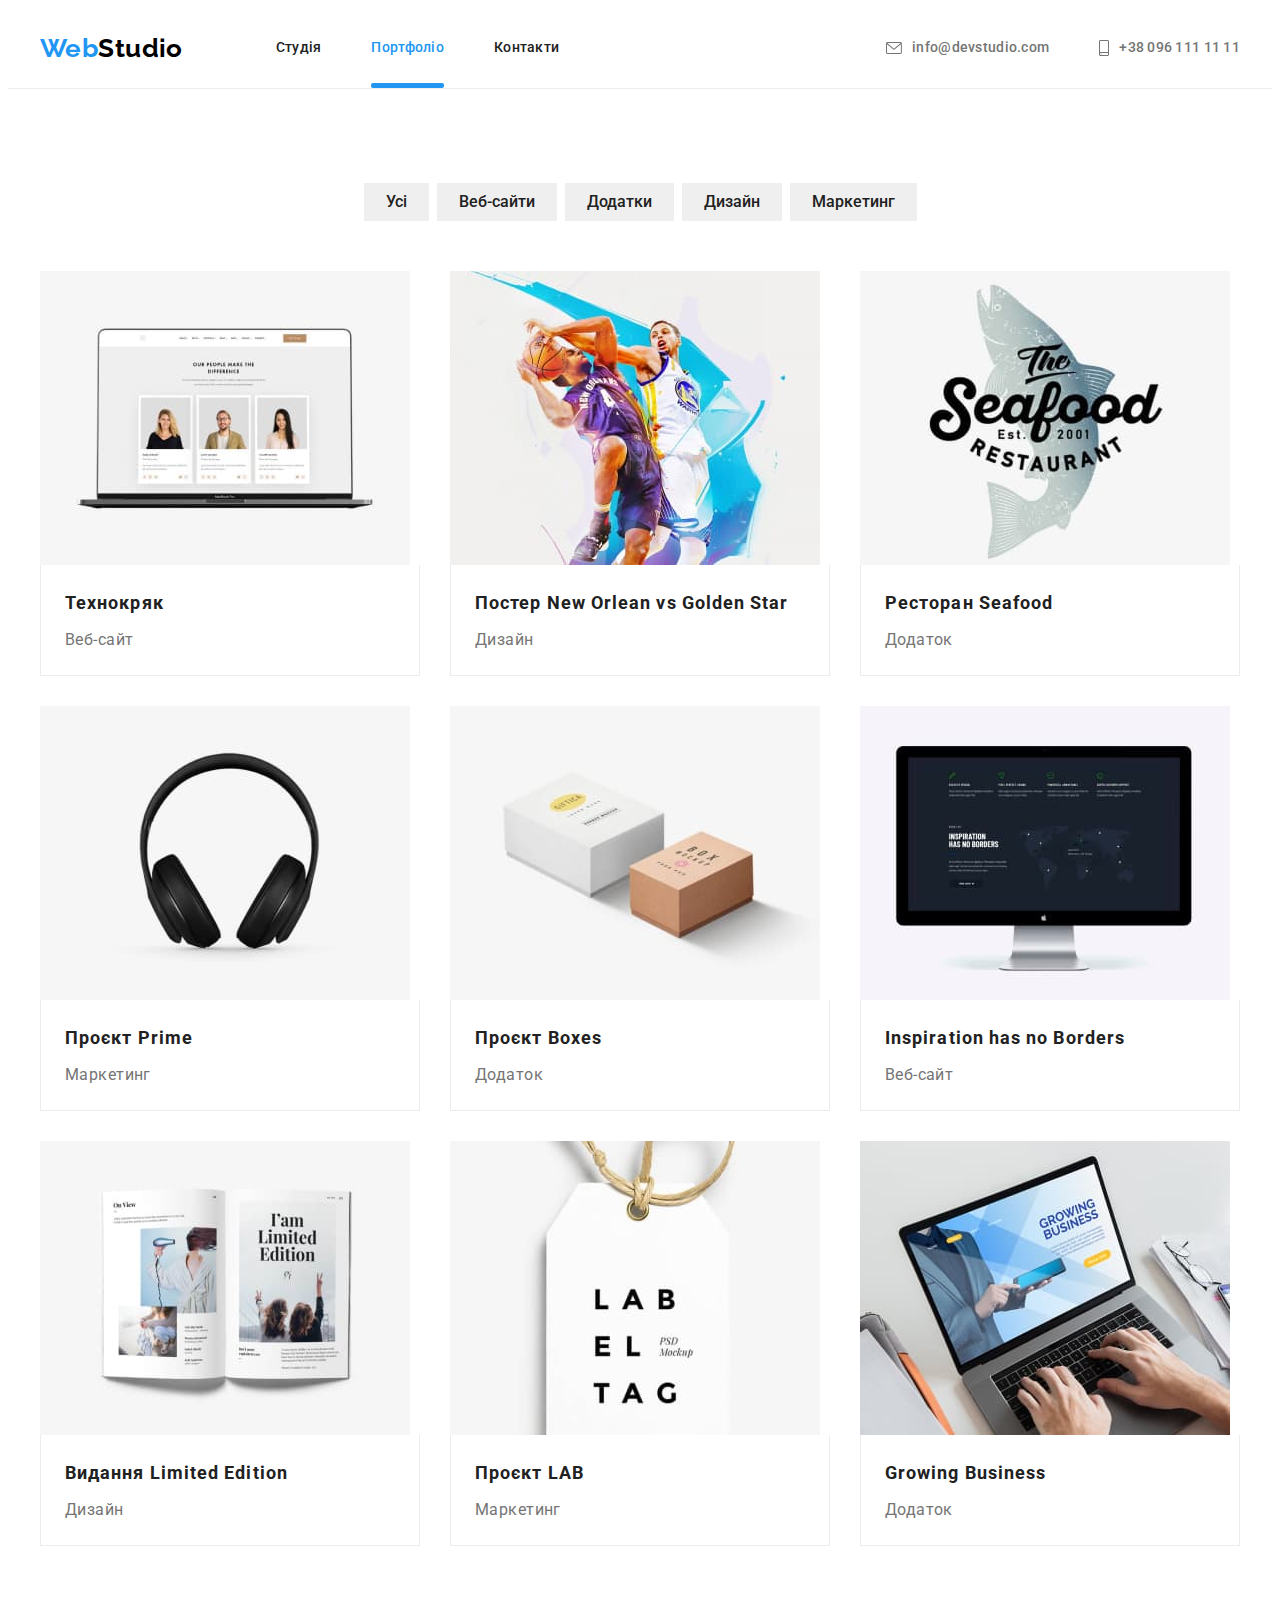
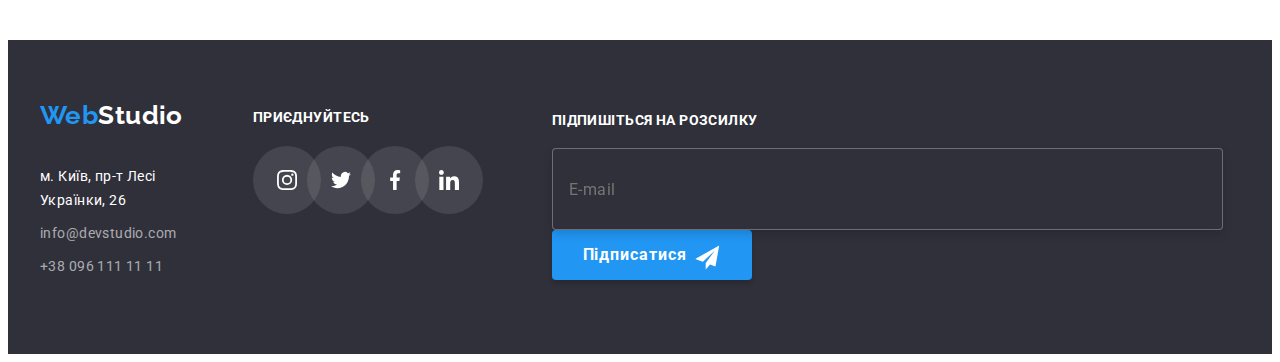
==== commit 943ef31b: "all" ====
--- a/portfolio.html
+++ b/portfolio.html
@@ -456,6 +456,7 @@
                 type="email"
                 name="E-mail"
                 id="E-mail"
+                placeholder="E-mail"
               />
 
               <button class="button-submit" type="submit">
--- a/css/styles.css
+++ b/css/styles.css
@@ -629,26 +629,26 @@
 }
 .subscribe-label {
   position: absolute;
-  font-family: 'Roboto';
-font-style: normal;
-font-weight: 400;
-font-size: 16px;
-line-height: 20px;
-display: flex;
-align-items: center;
-padding: 15px 295px 15px 16px;
-letter-spacing: 0.03em;
-/* color: rgba(255, 255, 255, 0.6); */
-color: red;
+  display: flex;
+  align-items: center;
 }
 .subscribe-input {
-width: 358px;
-height: 50px;
-margin-right: 12px;
-border: 1px solid rgba(255, 255, 255, 0.3);
-filter: drop-shadow(0px 4px 4px rgba(0, 0, 0, 0.15));
-border-radius: 4px;
-background: #2F303A;
+  width: 358px;
+  height: 50px;
+  margin-right: 12px;
+  font-family: "Roboto";
+  font-style: normal;
+  font-weight: 400;
+  font-size: 16px;
+  line-height: 20px;
+
+  padding: 15px 295px 15px 16px;
+  letter-spacing: 0.03em;
+  color: rgba(255, 255, 255, 0.6);
+  border: 1px solid rgba(255, 255, 255, 0.3);
+  filter: drop-shadow(0px 4px 4px rgba(0, 0, 0, 0.15));
+  border-radius: 4px;
+  background: #2f303a;
 }
 .button-submit {
   font-family: "Roboto";
